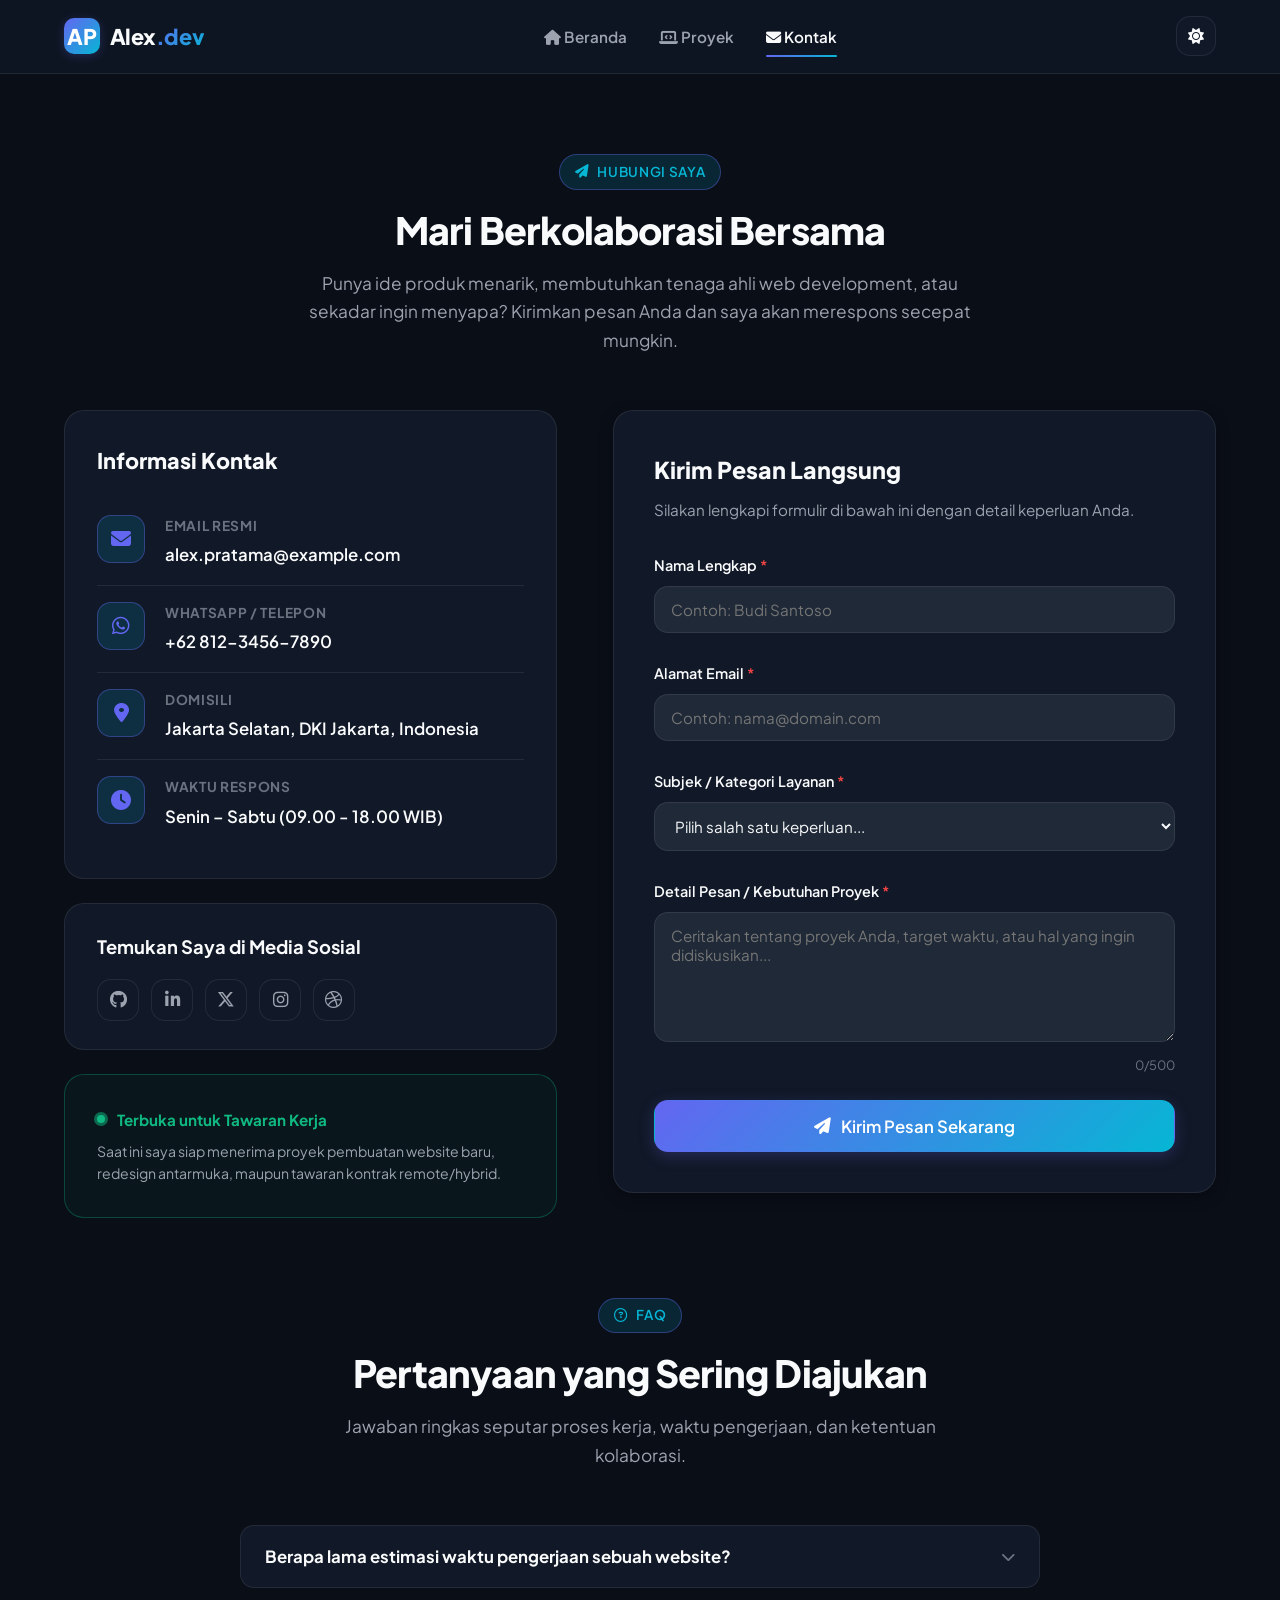
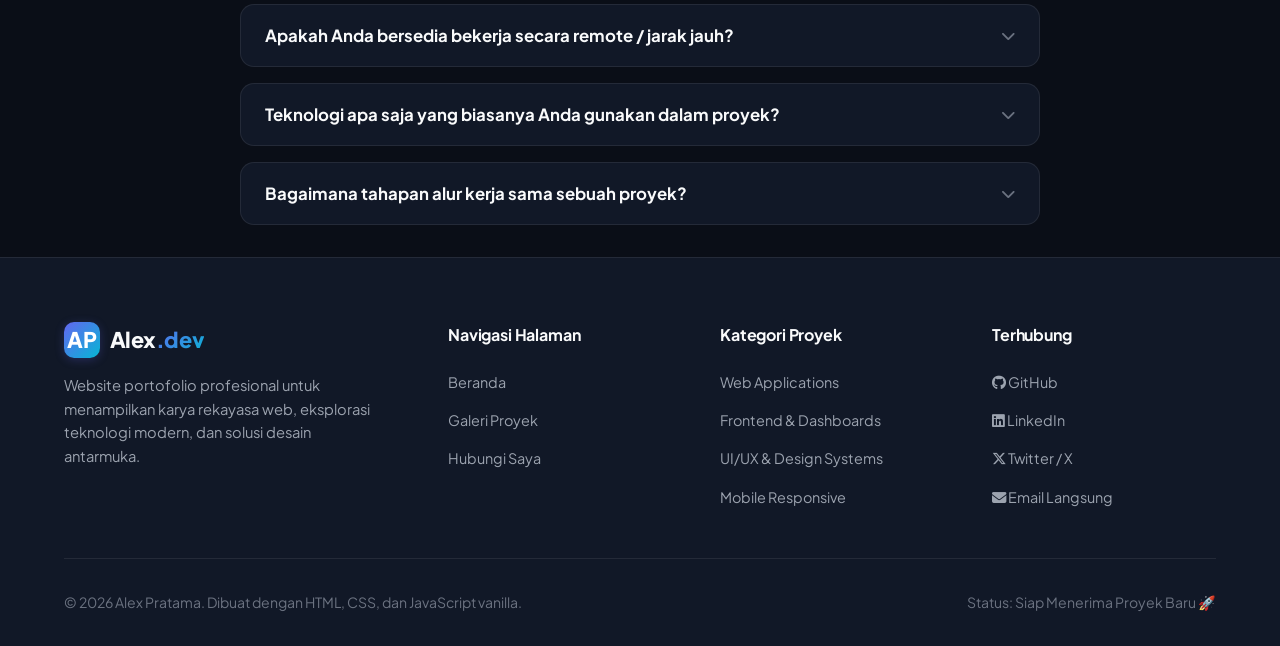
==== kontak.html @ 4ae51bda "init" ====
<!DOCTYPE html>
<html lang="id" data-theme="dark">
<head>
  <meta charset="UTF-8">
  <meta name="viewport" content="width=device-width, initial-scale=1.0">
  <meta name="description" content="Hubungi Alex Pratama - Konsultasikan kebutuhan proyek aplikasi web, kolaborasi UI/UX, atau tawaran pekerjaan.">
  <meta name="author" content="Alex Pratama">
  <title>Kontak | Portofolio Pribadi - Alex Pratama</title>

  <!-- Google Fonts: Plus Jakarta Sans -->
  <link rel="preconnect" href="https://fonts.googleapis.com">
  <link rel="preconnect" href="https://fonts.gstatic.com" crossorigin>
  <link href="https://fonts.googleapis.com/css2?family=Plus+Jakarta+Sans:wght@400;500;600;700;800&display=swap" rel="stylesheet">

  <!-- Font Awesome Icons -->
  <link rel="stylesheet" href="https://cdnjs.cloudflare.com/ajax/libs/font-awesome/6.5.1/css/all.min.css" integrity="sha512-DTOQO9RWCH3ppGqcWaEA1BIZOC6xxalwEsw9c2QQeAIftl+Vegovlnee1c9QX4TctnWMn13TZye+giMm8e2LwA==" crossorigin="anonymous" referrerpolicy="no-referrer" />

  <!-- Main CSS -->
  <link rel="stylesheet" href="css/style.css">
</head>
<body>

  <!-- ======================================================================
       HEADER / NAVBAR
       ====================================================================== -->
  <header class="header">
    <div class="container navbar">
      <a href="index.html" class="nav-brand" aria-label="Beranda Alex Pratama">
        <span class="nav-brand-logo">AP</span>
        <span>Alex<span class="gradient-text">.dev</span></span>
      </a>

      <!-- Navigation Links -->
      <nav id="nav-links" class="nav-links" aria-label="Navigasi Utama">
        <a href="index.html" class="nav-link"><i class="fa-solid fa-house"></i> Beranda</a>
        <a href="proyek.html" class="nav-link"><i class="fa-solid fa-laptop-code"></i> Proyek</a>
        <a href="kontak.html" class="nav-link active"><i class="fa-solid fa-envelope"></i> Kontak</a>
      </nav>

      <!-- Action Items: Theme Toggle & Hamburger -->
      <div class="nav-actions">
        <button id="theme-toggle" class="theme-toggle" aria-label="Beralih Mode Tema" title="Ganti Mode Tampilan">
          <i class="fa-solid fa-sun"></i>
        </button>
        <button id="hamburger-btn" class="hamburger" aria-label="Buka Menu Navigasi" aria-expanded="false">
          <span></span>
          <span></span>
          <span></span>
        </button>
      </div>
    </div>
  </header>

  <main>
    <!-- ======================================================================
         PAGE HERO BANNER
         ====================================================================== -->
    <section class="section-padding" style="padding-bottom: 2rem;">
      <div class="container">
        <div class="section-header">
          <span class="section-tag"><i class="fa-solid fa-paper-plane"></i> Hubungi Saya</span>
          <h1 class="section-title">Mari Berkolaborasi Bersama</h1>
          <p class="section-desc">
            Punya ide produk menarik, membutuhkan tenaga ahli web development, atau sekadar ingin menyapa? Kirimkan pesan Anda dan saya akan merespons secepat mungkin.
          </p>
        </div>

        <!-- ==================================================================
             CONTACT SECTION GRID
             ================================================================== -->
        <div class="contact-grid">
          
          <!-- Left Column: Direct Info & Channels -->
          <div class="contact-info-panel">
            <div class="contact-info-card">
              <h2 style="font-size: 1.35rem; font-weight: 800; margin-bottom: 1.25rem;">Informasi Kontak</h2>

              <!-- Email -->
              <div class="contact-method">
                <div class="contact-icon-box">
                  <i class="fa-solid fa-envelope"></i>
                </div>
                <div class="contact-method-info">
                  <h4>Email Resmi</h4>
                  <a href="mailto:alex.pratama@example.com">alex.pratama@example.com</a>
                </div>
              </div>

              <!-- Phone / WhatsApp -->
              <div class="contact-method">
                <div class="contact-icon-box">
                  <i class="fa-brands fa-whatsapp"></i>
                </div>
                <div class="contact-method-info">
                  <h4>WhatsApp / Telepon</h4>
                  <a href="https://wa.me/6281234567890" target="_blank" rel="noopener noreferrer">+62 812-3456-7890</a>
                </div>
              </div>

              <!-- Location -->
              <div class="contact-method">
                <div class="contact-icon-box">
                  <i class="fa-solid fa-location-dot"></i>
                </div>
                <div class="contact-method-info">
                  <h4>Domisili</h4>
                  <p>Jakarta Selatan, DKI Jakarta, Indonesia</p>
                </div>
              </div>

              <!-- Working Hours -->
              <div class="contact-method">
                <div class="contact-icon-box">
                  <i class="fa-solid fa-clock"></i>
                </div>
                <div class="contact-method-info">
                  <h4>Waktu Respons</h4>
                  <p>Senin – Sabtu (09.00 - 18.00 WIB)</p>
                </div>
              </div>
            </div>

            <!-- Social Links Card -->
            <div class="contact-info-card" style="padding: 1.75rem 2rem;">
              <h3 style="font-size: 1.15rem; font-weight: 700; margin-bottom: 1rem;">Temukan Saya di Media Sosial</h3>
              <div class="hero-socials">
                <a href="https://github.com/iqbalee-creator" target="_blank" rel="noopener noreferrer" class="social-link" aria-label="GitHub"><i class="fa-brands fa-github"></i></a>
                <a href="https://linkedin.com" target="_blank" rel="noopener noreferrer" class="social-link" aria-label="LinkedIn"><i class="fa-brands fa-linkedin-in"></i></a>
                <a href="https://twitter.com" target="_blank" rel="noopener noreferrer" class="social-link" aria-label="Twitter"><i class="fa-brands fa-x-twitter"></i></a>
                <a href="https://instagram.com" target="_blank" rel="noopener noreferrer" class="social-link" aria-label="Instagram"><i class="fa-brands fa-instagram"></i></a>
                <a href="https://dribbble.com" target="_blank" rel="noopener noreferrer" class="social-link" aria-label="Dribbble"><i class="fa-brands fa-dribbble"></i></a>
              </div>
            </div>

            <!-- Availability Card -->
            <div class="contact-info-card" style="border-color: rgba(16, 185, 129, 0.3); background: rgba(16, 185, 129, 0.05);">
              <div style="display: flex; align-items: center; gap: 0.75rem; margin-bottom: 0.5rem;">
                <span class="status-dot"></span>
                <span style="font-weight: 700; color: var(--success); font-size: 0.95rem;">Terbuka untuk Tawaran Kerja</span>
              </div>
              <p style="font-size: 0.88rem; color: var(--text-secondary); line-height: 1.6;">
                Saat ini saya siap menerima proyek pembuatan website baru, redesign antarmuka, maupun tawaran kontrak remote/hybrid.
              </p>
            </div>
          </div>

          <!-- Right Column: Interactive Form -->
          <div class="contact-form-panel">
            <h2 style="font-size: 1.45rem; font-weight: 800; margin-bottom: 0.5rem;">Kirim Pesan Langsung</h2>
            <p style="color: var(--text-secondary); font-size: 0.95rem; margin-bottom: 2rem;">
              Silakan lengkapi formulir di bawah ini dengan detail keperluan Anda.
            </p>

            <form id="contact-form" novalidate>
              <!-- Name Input -->
              <div class="form-group">
                <label for="nama" class="form-label">Nama Lengkap <span class="required">*</span></label>
                <input type="text" id="nama" class="form-input" placeholder="Contoh: Budi Santoso" autocomplete="name" required>
                <div class="input-helper">
                  <span class="form-error">Mohon masukkan nama lengkap Anda.</span>
                </div>
              </div>

              <!-- Email Input -->
              <div class="form-group">
                <label for="email" class="form-label">Alamat Email <span class="required">*</span></label>
                <input type="email" id="email" class="form-input" placeholder="Contoh: nama@domain.com" autocomplete="email" required>
                <div class="input-helper">
                  <span class="form-error">Masukkan format email yang valid.</span>
                </div>
              </div>

              <!-- Subject / Service Category -->
              <div class="form-group">
                <label for="subjek" class="form-label">Subjek / Kategori Layanan <span class="required">*</span></label>
                <select id="subjek" class="form-select" required>
                  <option value="" disabled selected>Pilih salah satu keperluan...</option>
                  <option value="Pengembangan Website Baru">Pengembangan Website Baru (Fullstack)</option>
                  <option value="Desain UI/UX & Prototipe">Desain UI/UX & Prototipe Figma</option>
                  <option value="Optimasi Performa & Bug Fixing">Optimasi Performa Web / Bug Fixing</option>
                  <option value="Peluang Kerja Penuh / Kontrak">Peluang Kerja Penuh Waktu / Kontrak</option>
                  <option value="Pertanyaan Umum / Diskusi">Pertanyaan Umum / Diskusi Kolaborasi</option>
                </select>
                <div class="input-helper">
                  <span class="form-error">Silakan pilih subjek pesan.</span>
                </div>
              </div>

              <!-- Message Textarea -->
              <div class="form-group">
                <label for="pesan" class="form-label">Detail Pesan / Kebutuhan Proyek <span class="required">*</span></label>
                <textarea id="pesan" class="form-textarea" placeholder="Ceritakan tentang proyek Anda, target waktu, atau hal yang ingin didiskusikan..." maxlength="500" required></textarea>
                <div class="input-helper">
                  <span class="form-error">Pesan minimal 10 karakter.</span>
                  <span id="char-count" class="char-counter">0/500</span>
                </div>
              </div>

              <!-- Submit Button -->
              <button type="submit" class="btn btn-primary" style="width: 100%; padding: 0.9rem; font-size: 1.05rem;">
                <i class="fa-solid fa-paper-plane"></i>
                <span>Kirim Pesan Sekarang</span>
              </button>
            </form>
          </div>

        </div>

        <!-- ==================================================================
             FAQ SECTION (ACCORDION)
             ================================================================== -->
        <section class="faq-section">
          <div class="section-header">
            <span class="section-tag"><i class="fa-regular fa-circle-question"></i> FAQ</span>
            <h2 class="section-title">Pertanyaan yang Sering Diajukan</h2>
            <p class="section-desc">Jawaban ringkas seputar proses kerja, waktu pengerjaan, dan ketentuan kolaborasi.</p>
          </div>

          <div class="faq-list">
            <!-- FAQ 1 -->
            <div class="faq-item">
              <button type="button" class="faq-question">
                <span>Berapa lama estimasi waktu pengerjaan sebuah website?</span>
                <i class="fa-solid fa-chevron-down faq-icon"></i>
              </button>
              <div class="faq-answer">
                <div class="faq-answer-inner">
                  Waktu pengerjaan bergantung pada kompleksitas dan jumlah fitur. Untuk landing page sederhana biasanya memakan waktu 3–7 hari kerja. Sedangkan untuk website portofolio kustom, profil perusahaan, atau aplikasi web interaktif berkisar antara 2–4 minggu.
                </div>
              </div>
            </div>

            <!-- FAQ 2 -->
            <div class="faq-item">
              <button type="button" class="faq-question">
                <span>Apakah Anda bersedia bekerja secara remote / jarak jauh?</span>
                <i class="fa-solid fa-chevron-down faq-icon"></i>
              </button>
              <div class="faq-answer">
                <div class="faq-answer-inner">
                  Tentu saja! Saya sangat terbiasa bekerja secara remote dengan klien dari berbagai zona waktu. Kami dapat berkomunikasi secara efisien melalui Google Meet, Zoom, Slack, WhatsApp, atau email.
                </div>
              </div>
            </div>

            <!-- FAQ 3 -->
            <div class="faq-item">
              <button type="button" class="faq-question">
                <span>Teknologi apa saja yang biasanya Anda gunakan dalam proyek?</span>
                <i class="fa-solid fa-chevron-down faq-icon"></i>
              </button>
              <div class="faq-answer">
                <div class="faq-answer-inner">
                  Untuk frontend, saya mengandalkan HTML5 semantik, modern CSS3 (Flexbox, Grid, Variabel), JavaScript ES6+, React.js, dan Tailwind CSS. Di sisi perancangan, saya menggunakan Figma, dan untuk backend saya menggunakan Node.js, Express, serta database SQL maupun NoSQL.
                </div>
              </div>
            </div>

            <!-- FAQ 4 -->
            <div class="faq-item">
              <button type="button" class="faq-question">
                <span>Bagaimana tahapan alur kerja sama sebuah proyek?</span>
                <i class="fa-solid fa-chevron-down faq-icon"></i>
              </button>
              <div class="faq-answer">
                <div class="faq-answer-inner">
                  Alur kerja biasanya terbagi menjadi 4 tahap: (1) Diskusi kebutuhan & penentuan lingkup proyek (scope), (2) Pembuatan wireframe atau mock-up desain, (3) Tahap pengkodean & pengembangan fungsionalitas, dan (4) Pengujian (testing), revisi akhir, serta peluncuran (deployment).
                </div>
              </div>
            </div>
          </div>
        </section>

      </div>
    </section>
  </main>

  <!-- ======================================================================
       FOOTER
       ====================================================================== -->
  <footer class="footer">
    <div class="container">
      <div class="footer-grid">
        <div>
          <a href="index.html" class="nav-brand">
            <span class="nav-brand-logo">AP</span>
            <span>Alex<span class="gradient-text">.dev</span></span>
          </a>
          <p class="footer-brand-p">
            Website portofolio profesional untuk menampilkan karya rekayasa web, eksplorasi teknologi modern, dan solusi desain antarmuka.
          </p>
        </div>
        <div>
          <h4 class="footer-col-title">Navigasi Halaman</h4>
          <ul class="footer-links">
            <li><a href="index.html" class="footer-link">Beranda</a></li>
            <li><a href="proyek.html" class="footer-link">Galeri Proyek</a></li>
            <li><a href="kontak.html" class="footer-link">Hubungi Saya</a></li>
          </ul>
        </div>
        <div>
          <h4 class="footer-col-title">Kategori Proyek</h4>
          <ul class="footer-links">
            <li><a href="proyek.html" class="footer-link">Web Applications</a></li>
            <li><a href="proyek.html" class="footer-link">Frontend & Dashboards</a></li>
            <li><a href="proyek.html" class="footer-link">UI/UX & Design Systems</a></li>
            <li><a href="proyek.html" class="footer-link">Mobile Responsive</a></li>
          </ul>
        </div>
        <div>
          <h4 class="footer-col-title">Terhubung</h4>
          <ul class="footer-links">
            <li><a href="https://github.com/iqbalee-creator" target="_blank" rel="noopener noreferrer" class="footer-link"><i class="fa-brands fa-github"></i> GitHub</a></li>
            <li><a href="https://linkedin.com" target="_blank" rel="noopener noreferrer" class="footer-link"><i class="fa-brands fa-linkedin"></i> LinkedIn</a></li>
            <li><a href="https://twitter.com" target="_blank" rel="noopener noreferrer" class="footer-link"><i class="fa-brands fa-x-twitter"></i> Twitter / X</a></li>
            <li><a href="mailto:alex.pratama@example.com" class="footer-link"><i class="fa-solid fa-envelope"></i> Email Langsung</a></li>
          </ul>
        </div>
      </div>

      <div class="footer-bottom">
        <div>&copy; 2026 Alex Pratama. Dibuat dengan HTML, CSS, dan JavaScript vanilla.</div>
        <div>Status: Siap Menerima Proyek Baru 🚀</div>
      </div>
    </div>
  </footer>

  <!-- Back To Top Floating Button -->
  <button id="back-to-top" class="back-to-top" aria-label="Kembali ke Bagian Atas Halaman" title="Kembali ke Atas">
    <i class="fa-solid fa-arrow-up"></i>
  </button>

  <!-- JavaScript -->
  <script src="js/script.js"></script>
</body>
</html>
---- css/style.css ----
/* ==========================================================================
   PORTFOLIO WEBSITE - STYLESHEET
   Responsif, Elegan, Modern dengan Dukungan Dark & Light Mode
   ========================================================================== */

/* --------------------------------------------------------------------------
   1. CSS VARIABLES / DESIGN TOKENS
   -------------------------------------------------------------------------- */
:root {
  /* Dark Mode (Default) */
  --bg-body: #0a0e17;
  --bg-surface: #111827;
  --bg-surface-elevated: #1f2937;
  --bg-glass: rgba(17, 24, 39, 0.75);
  --border-color: rgba(255, 255, 255, 0.08);
  --border-color-hover: rgba(99, 102, 241, 0.4);

  --text-main: #f9fafb;
  --text-secondary: #9ca3af;
  --text-muted: #6b7280;

  /* Brand Accents */
  --accent-primary: #6366f1;
  --accent-secondary: #06b6d4;
  --accent-gradient: linear-gradient(135deg, #6366f1 0%, #06b6d4 100%);
  --accent-gradient-hover: linear-gradient(135deg, #4f46e5 0%, #0891b2 100%);
  --accent-glow: rgba(99, 102, 241, 0.25);
  --accent-glow-subtle: rgba(6, 182, 212, 0.15);

  /* Functional Colors */
  --success: #10b981;
  --success-bg: rgba(16, 185, 129, 0.15);
  --warning: #f59e0b;
  --danger: #ef4444;
  --danger-bg: rgba(239, 68, 68, 0.15);

  /* Shadows */
  --shadow-sm: 0 2px 4px rgba(0, 0, 0, 0.2);
  --shadow-md: 0 4px 14px rgba(0, 0, 0, 0.35);
  --shadow-lg: 0 10px 25px -5px rgba(0, 0, 0, 0.45);
  --shadow-glow: 0 0 25px var(--accent-glow);

  /* Typography */
  --font-main: 'Plus Jakarta Sans', -apple-system, BlinkMacSystemFont, 'Segoe UI', Roboto, sans-serif;

  /* Layout & Transitions */
  --header-height: 74px;
  --container-max-w: 1200px;
  --radius-sm: 8px;
  --radius-md: 14px;
  --radius-lg: 20px;
  --radius-full: 9999px;
  --transition-fast: 0.2s cubic-bezier(0.4, 0, 0.2, 1);
  --transition-normal: 0.3s cubic-bezier(0.4, 0, 0.2, 1);
}

/* Light Theme Variables */
[data-theme="light"] {
  --bg-body: #f8fafc;
  --bg-surface: #ffffff;
  --bg-surface-elevated: #f1f5f9;
  --bg-glass: rgba(255, 255, 255, 0.82);
  --border-color: rgba(0, 0, 0, 0.08);
  --border-color-hover: rgba(99, 102, 241, 0.5);

  --text-main: #0f172a;
  --text-secondary: #475569;
  --text-muted: #94a3b8;

  --accent-primary: #4f46e5;
  --accent-secondary: #0284c7;
  --accent-gradient: linear-gradient(135deg, #4f46e5 0%, #0284c7 100%);
  --accent-gradient-hover: linear-gradient(135deg, #4338ca 0%, #0369a1 100%);
  --accent-glow: rgba(79, 70, 229, 0.2);
  --accent-glow-subtle: rgba(2, 132, 199, 0.12);

  --shadow-sm: 0 2px 4px rgba(0, 0, 0, 0.04);
  --shadow-md: 0 4px 16px rgba(0, 0, 0, 0.08);
  --shadow-lg: 0 10px 30px rgba(0, 0, 0, 0.1);
  --shadow-glow: 0 0 20px rgba(79, 70, 229, 0.15);
}

/* --------------------------------------------------------------------------
   2. RESET & BASE STYLES
   -------------------------------------------------------------------------- */
*, *::before, *::after {
  box-sizing: border-box;
  margin: 0;
  padding: 0;
}

html {
  scroll-behavior: smooth;
  font-size: 16px;
  -webkit-font-smoothing: antialiased;
}

body {
  font-family: var(--font-main);
  background-color: var(--bg-body);
  color: var(--text-main);
  line-height: 1.65;
  overflow-x: hidden;
  transition: background-color var(--transition-normal), color var(--transition-normal);
  min-height: 100vh;
  display: flex;
  flex-direction: column;
}

/* Custom Scrollbar */
::-webkit-scrollbar {
  width: 9px;
}
::-webkit-scrollbar-track {
  background: var(--bg-body);
}
::-webkit-scrollbar-thumb {
  background: var(--bg-surface-elevated);
  border-radius: var(--radius-full);
  border: 2px solid var(--bg-body);
}
::-webkit-scrollbar-thumb:hover {
  background: var(--accent-primary);
}

a {
  color: inherit;
  text-decoration: none;
  transition: color var(--transition-fast);
}

ul {
  list-style: none;
}

img, svg {
  max-width: 100%;
  display: block;
}

button, input, textarea, select {
  font-family: inherit;
  font-size: inherit;
  color: inherit;
  border: none;
  outline: none;
}

/* --------------------------------------------------------------------------
   3. UTILITY CLASSES & CONTAINER
   -------------------------------------------------------------------------- */
.container {
  width: 100%;
  max-width: var(--container-max-w);
  margin-left: auto;
  margin-right: auto;
  padding-left: 1.5rem;
  padding-right: 1.5rem;
}

.gradient-text {
  background: var(--accent-gradient);
  -webkit-background-clip: text;
  -webkit-text-fill-color: transparent;
  display: inline-block;
}

.section-padding {
  padding: 5rem 0;
}

.section-header {
  text-align: center;
  max-width: 680px;
  margin: 0 auto 3.5rem;
}

.section-tag {
  display: inline-flex;
  align-items: center;
  gap: 0.5rem;
  padding: 0.35rem 0.9rem;
  border-radius: var(--radius-full);
  background: var(--accent-glow-subtle);
  border: 1px solid var(--border-color-hover);
  color: var(--accent-secondary);
  font-size: 0.85rem;
  font-weight: 600;
  text-transform: uppercase;
  letter-spacing: 0.05em;
  margin-bottom: 1rem;
}

.section-title {
  font-size: 2.35rem;
  font-weight: 800;
  letter-spacing: -0.025em;
  margin-bottom: 1rem;
  line-height: 1.25;
}

.section-desc {
  font-size: 1.08rem;
  color: var(--text-secondary);
}

/* --------------------------------------------------------------------------
   4. BUTTONS
   -------------------------------------------------------------------------- */
.btn {
  display: inline-flex;
  align-items: center;
  justify-content: center;
  gap: 0.6rem;
  padding: 0.75rem 1.6rem;
  border-radius: var(--radius-md);
  font-weight: 600;
  font-size: 0.95rem;
  cursor: pointer;
  transition: all var(--transition-normal);
  text-decoration: none;
  border: 1px solid transparent;
}

.btn-primary {
  background: var(--accent-gradient);
  color: #ffffff;
  box-shadow: 0 4px 15px var(--accent-glow);
}
.btn-primary:hover {
  transform: translateY(-2px);
  box-shadow: 0 8px 24px var(--accent-glow);
  background: var(--accent-gradient-hover);
}

.btn-secondary {
  background: var(--bg-surface);
  color: var(--text-main);
  border-color: var(--border-color);
}
.btn-secondary:hover {
  background: var(--bg-surface-elevated);
  border-color: var(--border-color-hover);
  transform: translateY(-2px);
  color: var(--accent-primary);
}

.btn-outline {
  background: transparent;
  color: var(--text-main);
  border: 1px solid var(--border-color);
}
.btn-outline:hover {
  border-color: var(--accent-primary);
  color: var(--accent-primary);
  background: var(--accent-glow-subtle);
}

.btn-sm {
  padding: 0.45rem 1rem;
  font-size: 0.85rem;
  border-radius: var(--radius-sm);
}

.btn-icon {
  width: 42px;
  height: 42px;
  padding: 0;
  border-radius: var(--radius-md);
}

/* --------------------------------------------------------------------------
   5. HEADER & NAVBAR
   -------------------------------------------------------------------------- */
.header {
  position: sticky;
  top: 0;
  left: 0;
  width: 100%;
  height: var(--header-height);
  background: var(--bg-glass);
  backdrop-filter: blur(14px);
  -webkit-backdrop-filter: blur(14px);
  border-bottom: 1px solid var(--border-color);
  z-index: 1000;
  display: flex;
  align-items: center;
  transition: all var(--transition-normal);
}

.header.scrolled {
  box-shadow: var(--shadow-md);
}

.navbar {
  display: flex;
  align-items: center;
  justify-content: space-between;
  width: 100%;
}

.nav-brand {
  display: flex;
  align-items: center;
  gap: 0.6rem;
  font-size: 1.35rem;
  font-weight: 800;
  letter-spacing: -0.02em;
}

.nav-brand-logo {
  width: 36px;
  height: 36px;
  background: var(--accent-gradient);
  border-radius: 10px;
  display: flex;
  align-items: center;
  justify-content: center;
  color: #fff;
  font-weight: 800;
  box-shadow: 0 2px 10px var(--accent-glow);
}

.nav-links {
  display: flex;
  align-items: center;
  gap: 2rem;
}

.nav-link {
  font-weight: 600;
  font-size: 0.95rem;
  color: var(--text-secondary);
  position: relative;
  padding: 0.5rem 0;
  transition: color var(--transition-fast);
}

.nav-link::after {
  content: '';
  position: absolute;
  bottom: 0;
  left: 0;
  width: 0%;
  height: 2px;
  background: var(--accent-gradient);
  border-radius: 2px;
  transition: width var(--transition-normal);
}

.nav-link:hover,
.nav-link.active {
  color: var(--text-main);
}

.nav-link.active::after,
.nav-link:hover::after {
  width: 100%;
}

.nav-actions {
  display: flex;
  align-items: center;
  gap: 1rem;
}

/* Theme Toggle Button */
.theme-toggle {
  background: var(--bg-surface);
  border: 1px solid var(--border-color);
  color: var(--text-main);
  width: 40px;
  height: 40px;
  border-radius: var(--radius-md);
  display: flex;
  align-items: center;
  justify-content: center;
  cursor: pointer;
  transition: all var(--transition-fast);
}

.theme-toggle:hover {
  border-color: var(--border-color-hover);
  background: var(--bg-surface-elevated);
  transform: rotate(15deg);
}

/* Hamburger Button */
.hamburger {
  display: none;
  background: transparent;
  cursor: pointer;
  width: 40px;
  height: 40px;
  border-radius: var(--radius-sm);
  padding: 8px;
  flex-direction: column;
  justify-content: space-around;
  border: 1px solid var(--border-color);
}

.hamburger span {
  display: block;
  width: 100%;
  height: 2px;
  background: var(--text-main);
  border-radius: 2px;
  transition: all var(--transition-normal);
}

.hamburger.active span:nth-child(1) {
  transform: translateY(7px) rotate(45deg);
}
.hamburger.active span:nth-child(2) {
  opacity: 0;
}
.hamburger.active span:nth-child(3) {
  transform: translateY(-7px) rotate(-45deg);
}

/* --------------------------------------------------------------------------
   6. HERO SECTION
   -------------------------------------------------------------------------- */
.hero {
  position: relative;
  padding: 5.5rem 0 4rem;
  overflow: hidden;
}

.hero-glow-bg {
  position: absolute;
  top: -20%;
  left: 50%;
  transform: translateX(-50%);
  width: 650px;
  height: 450px;
  background: radial-gradient(circle, var(--accent-glow) 0%, transparent 70%);
  filter: blur(60px);
  z-index: -1;
  pointer-events: none;
}

.hero-grid {
  display: grid;
  grid-template-columns: 1.15fr 0.85fr;
  align-items: center;
  gap: 3.5rem;
}

.hero-status-pill {
  display: inline-flex;
  align-items: center;
  gap: 0.6rem;
  padding: 0.4rem 1rem;
  background: var(--bg-surface);
  border: 1px solid var(--border-color);
  border-radius: var(--radius-full);
  font-size: 0.85rem;
  font-weight: 600;
  color: var(--text-secondary);
  margin-bottom: 1.5rem;
}

.status-dot {
  width: 8px;
  height: 8px;
  background-color: var(--success);
  border-radius: 50%;
  position: relative;
}

.status-dot::after {
  content: '';
  position: absolute;
  inset: -3px;
  border-radius: 50%;
  background-color: var(--success);
  opacity: 0.5;
  animation: pulseDot 2s infinite;
}

@keyframes pulseDot {
  0% { transform: scale(1); opacity: 0.7; }
  50% { transform: scale(2); opacity: 0; }
  100% { transform: scale(1); opacity: 0; }
}

.hero-title {
  font-size: 3.25rem;
  font-weight: 800;
  line-height: 1.18;
  letter-spacing: -0.03em;
  margin-bottom: 1.25rem;
}

.hero-bio {
  font-size: 1.12rem;
  color: var(--text-secondary);
  margin-bottom: 2rem;
  max-width: 540px;
  line-height: 1.7;
}

.hero-cta {
  display: flex;
  align-items: center;
  gap: 1rem;
  flex-wrap: wrap;
  margin-bottom: 2.5rem;
}

.hero-socials {
  display: flex;
  align-items: center;
  gap: 0.75rem;
}

.social-link {
  width: 42px;
  height: 42px;
  border-radius: var(--radius-md);
  background: var(--bg-surface);
  border: 1px solid var(--border-color);
  display: flex;
  align-items: center;
  justify-content: center;
  color: var(--text-secondary);
  font-size: 1.1rem;
  transition: all var(--transition-fast);
}

.social-link:hover {
  color: var(--accent-primary);
  border-color: var(--accent-primary);
  background: var(--bg-surface-elevated);
  transform: translateY(-3px);
  box-shadow: 0 4px 12px var(--accent-glow-subtle);
}

/* Hero Visual / Avatar Card */
.hero-visual {
  position: relative;
  display: flex;
  justify-content: center;
}

.avatar-wrapper {
  position: relative;
  width: 320px;
  height: 380px;
  border-radius: var(--radius-lg);
  overflow: hidden;
  border: 2px solid var(--border-color);
  box-shadow: var(--shadow-lg), var(--shadow-glow);
  background: var(--bg-surface);
}

.avatar-img {
  width: 100%;
  height: 100%;
  object-fit: cover;
}

/* Floating Tech Badges */
.floating-badge {
  position: absolute;
  display: flex;
  align-items: center;
  gap: 0.5rem;
  padding: 0.6rem 1rem;
  background: var(--bg-glass);
  backdrop-filter: blur(10px);
  border: 1px solid var(--border-color);
  border-radius: var(--radius-md);
  box-shadow: var(--shadow-md);
  font-size: 0.85rem;
  font-weight: 700;
  color: var(--text-main);
  animation: float 4s ease-in-out infinite;
  z-index: 2;
}

.badge-top-right {
  top: 15px;
  right: -25px;
  animation-delay: 0s;
}

.badge-bottom-left {
  bottom: 25px;
  left: -25px;
  animation-delay: 2s;
}

@keyframes float {
  0%, 100% { transform: translateY(0); }
  50% { transform: translateY(-10px); }
}

/* --------------------------------------------------------------------------
   7. STATS STRIP
   -------------------------------------------------------------------------- */
.stats-strip {
  background: var(--bg-surface);
  border-top: 1px solid var(--border-color);
  border-bottom: 1px solid var(--border-color);
  padding: 2.5rem 0;
}

.stats-grid {
  display: grid;
  grid-template-columns: repeat(4, 1fr);
  gap: 2rem;
  text-align: center;
}

.stat-item {
  position: relative;
}

.stat-item:not(:last-child)::after {
  content: '';
  position: absolute;
  right: 0;
  top: 20%;
  height: 60%;
  width: 1px;
  background: var(--border-color);
}

.stat-num {
  font-size: 2.5rem;
  font-weight: 800;
  line-height: 1;
  margin-bottom: 0.35rem;
}

.stat-label {
  font-size: 0.9rem;
  color: var(--text-secondary);
  font-weight: 500;
}

/* --------------------------------------------------------------------------
   8. ABOUT & SKILLS SECTION
   -------------------------------------------------------------------------- */
.about-grid {
  display: grid;
  grid-template-columns: 1fr 1fr;
  gap: 3.5rem;
  align-items: center;
}

.about-card {
  background: var(--bg-surface);
  border: 1px solid var(--border-color);
  border-radius: var(--radius-lg);
  padding: 2.5rem;
  position: relative;
  overflow: hidden;
}

.about-card::before {
  content: '';
  position: absolute;
  top: 0;
  left: 0;
  width: 100%;
  height: 4px;
  background: var(--accent-gradient);
}

.about-p {
  color: var(--text-secondary);
  margin-bottom: 1.25rem;
  line-height: 1.75;
}

.about-highlights {
  display: grid;
  grid-template-columns: 1fr 1fr;
  gap: 1.25rem;
  margin-top: 1.75rem;
}

.highlight-box {
  background: var(--bg-surface-elevated);
  padding: 1rem 1.25rem;
  border-radius: var(--radius-md);
  border: 1px solid var(--border-color);
}

.highlight-box i {
  color: var(--accent-primary);
  font-size: 1.2rem;
  margin-bottom: 0.5rem;
  display: block;
}

.highlight-box h4 {
  font-size: 0.95rem;
  font-weight: 700;
  margin-bottom: 0.2rem;
}

.highlight-box p {
  font-size: 0.8rem;
  color: var(--text-muted);
}

/* Skills Category Columns */
.skills-column {
  display: flex;
  flex-direction: column;
  gap: 1.5rem;
}

.skill-category {
  background: var(--bg-surface);
  border: 1px solid var(--border-color);
  border-radius: var(--radius-md);
  padding: 1.5rem;
  transition: transform var(--transition-normal), border-color var(--transition-normal);
}

.skill-category:hover {
  transform: translateY(-3px);
  border-color: var(--border-color-hover);
}

.skill-cat-title {
  display: flex;
  align-items: center;
  gap: 0.65rem;
  font-size: 1.05rem;
  font-weight: 700;
  margin-bottom: 1rem;
}

.skill-cat-title i {
  color: var(--accent-primary);
}

.skill-tags {
  display: flex;
  flex-wrap: wrap;
  gap: 0.6rem;
}

.skill-tag {
  display: inline-flex;
  align-items: center;
  gap: 0.4rem;
  padding: 0.4rem 0.85rem;
  border-radius: var(--radius-full);
  background: var(--bg-surface-elevated);
  border: 1px solid var(--border-color);
  font-size: 0.85rem;
  font-weight: 600;
  color: var(--text-secondary);
  transition: all var(--transition-fast);
}

.skill-tag:hover {
  background: var(--accent-glow-subtle);
  border-color: var(--accent-primary);
  color: var(--text-main);
  transform: translateY(-2px);
}

/* --------------------------------------------------------------------------
   9. SERVICES / CARDS SECTION
   -------------------------------------------------------------------------- */
.services-grid {
  display: grid;
  grid-template-columns: repeat(3, 1fr);
  gap: 2rem;
}

.service-card {
  background: var(--bg-surface);
  border: 1px solid var(--border-color);
  border-radius: var(--radius-lg);
  padding: 2.25rem;
  position: relative;
  transition: all var(--transition-normal);
  display: flex;
  flex-direction: column;
}

.service-card:hover {
  transform: translateY(-6px);
  border-color: var(--border-color-hover);
  box-shadow: var(--shadow-lg), var(--shadow-glow);
}

.service-icon {
  width: 58px;
  height: 58px;
  border-radius: var(--radius-md);
  background: var(--accent-glow-subtle);
  border: 1px solid var(--border-color-hover);
  display: flex;
  align-items: center;
  justify-content: center;
  color: var(--accent-primary);
  font-size: 1.5rem;
  margin-bottom: 1.5rem;
  transition: all var(--transition-normal);
}

.service-card:hover .service-icon {
  background: var(--accent-gradient);
  color: #fff;
  transform: scale(1.08);
}

.service-title {
  font-size: 1.25rem;
  font-weight: 700;
  margin-bottom: 0.75rem;
}

.service-desc {
  font-size: 0.95rem;
  color: var(--text-secondary);
  line-height: 1.6;
  margin-bottom: 1.25rem;
  flex-grow: 1;
}

.service-features {
  display: flex;
  flex-direction: column;
  gap: 0.5rem;
  margin-top: auto;
}

.service-feature {
  display: flex;
  align-items: center;
  gap: 0.5rem;
  font-size: 0.85rem;
  color: var(--text-secondary);
}

.service-feature i {
  color: var(--success);
  font-size: 0.8rem;
}

/* --------------------------------------------------------------------------
   10. PROJECTS SHOWCASE (Cards, Filter, Search, Modal)
   -------------------------------------------------------------------------- */
.projects-controls {
  display: flex;
  justify-content: space-between;
  align-items: center;
  flex-wrap: wrap;
  gap: 1.5rem;
  margin-bottom: 3rem;
}

.filter-group {
  display: flex;
  align-items: center;
  gap: 0.5rem;
  flex-wrap: wrap;
}

.filter-btn {
  padding: 0.55rem 1.25rem;
  border-radius: var(--radius-full);
  background: var(--bg-surface);
  border: 1px solid var(--border-color);
  color: var(--text-secondary);
  font-size: 0.9rem;
  font-weight: 600;
  cursor: pointer;
  transition: all var(--transition-fast);
}

.filter-btn:hover {
  color: var(--text-main);
  border-color: var(--border-color-hover);
}

.filter-btn.active {
  background: var(--accent-gradient);
  color: #ffffff;
  border-color: transparent;
  box-shadow: 0 4px 12px var(--accent-glow);
}

.search-box {
  position: relative;
  min-width: 260px;
}

.search-box input {
  width: 100%;
  padding: 0.6rem 1rem 0.6rem 2.6rem;
  background: var(--bg-surface);
  border: 1px solid var(--border-color);
  border-radius: var(--radius-full);
  color: var(--text-main);
  font-size: 0.9rem;
  transition: all var(--transition-fast);
}

.search-box input:focus {
  border-color: var(--accent-primary);
  box-shadow: 0 0 0 3px var(--accent-glow-subtle);
}

.search-box i {
  position: absolute;
  left: 1rem;
  top: 50%;
  transform: translateY(-50%);
  color: var(--text-muted);
  font-size: 0.9rem;
  pointer-events: none;
}

/* Projects Grid */
.projects-grid {
  display: grid;
  grid-template-columns: repeat(3, 1fr);
  gap: 2rem;
}

.project-card {
  background: var(--bg-surface);
  border: 1px solid var(--border-color);
  border-radius: var(--radius-lg);
  overflow: hidden;
  display: flex;
  flex-direction: column;
  transition: all var(--transition-normal);
}

.project-card:hover {
  transform: translateY(-6px);
  border-color: var(--border-color-hover);
  box-shadow: var(--shadow-lg), var(--shadow-glow);
}

.project-thumb {
  position: relative;
  width: 100%;
  height: 210px;
  background: var(--bg-surface-elevated);
  overflow: hidden;
}

.project-thumb svg,
.project-thumb img {
  width: 100%;
  height: 100%;
  object-fit: cover;
  transition: transform var(--transition-normal);
}

.project-card:hover .project-thumb svg,
.project-card:hover .project-thumb img {
  transform: scale(1.04);
}

.project-category-badge {
  position: absolute;
  top: 12px;
  right: 12px;
  padding: 0.3rem 0.75rem;
  background: var(--bg-glass);
  backdrop-filter: blur(8px);
  border: 1px solid var(--border-color);
  border-radius: var(--radius-full);
  font-size: 0.75rem;
  font-weight: 700;
  color: var(--accent-secondary);
  text-transform: uppercase;
  letter-spacing: 0.05em;
}

.project-content {
  padding: 1.5rem;
  display: flex;
  flex-direction: column;
  flex-grow: 1;
}

.project-title {
  font-size: 1.25rem;
  font-weight: 700;
  margin-bottom: 0.6rem;
  line-height: 1.3;
}

.project-desc {
  font-size: 0.9rem;
  color: var(--text-secondary);
  margin-bottom: 1.25rem;
  line-height: 1.6;
  flex-grow: 1;
}

.project-tech {
  display: flex;
  flex-wrap: wrap;
  gap: 0.4rem;
  margin-bottom: 1.5rem;
}

.tech-badge {
  font-size: 0.75rem;
  font-weight: 600;
  padding: 0.25rem 0.65rem;
  border-radius: var(--radius-sm);
  background: var(--bg-surface-elevated);
  border: 1px solid var(--border-color);
  color: var(--text-secondary);
}

.project-actions {
  display: flex;
  align-items: center;
  gap: 0.75rem;
  margin-top: auto;
}

.no-projects-msg {
  grid-column: 1 / -1;
  text-align: center;
  padding: 4rem 1rem;
  color: var(--text-muted);
}
.no-projects-msg i {
  font-size: 3rem;
  margin-bottom: 1rem;
  display: block;
  color: var(--text-secondary);
}

/* Project Detail Modal */
.modal-overlay {
  position: fixed;
  inset: 0;
  background: rgba(0, 0, 0, 0.75);
  backdrop-filter: blur(8px);
  -webkit-backdrop-filter: blur(8px);
  z-index: 2000;
  display: flex;
  align-items: center;
  justify-content: center;
  padding: 1.5rem;
  opacity: 0;
  visibility: hidden;
  transition: opacity var(--transition-normal), visibility var(--transition-normal);
}

.modal-overlay.open {
  opacity: 1;
  visibility: visible;
}

.modal-dialog {
  background: var(--bg-surface);
  border: 1px solid var(--border-color);
  border-radius: var(--radius-lg);
  max-width: 800px;
  width: 100%;
  max-height: 90vh;
  overflow-y: auto;
  box-shadow: var(--shadow-lg);
  position: relative;
  transform: scale(0.92);
  transition: transform var(--transition-normal);
}

.modal-overlay.open .modal-dialog {
  transform: scale(1);
}

.modal-close-btn {
  position: absolute;
  top: 1rem;
  right: 1rem;
  width: 38px;
  height: 38px;
  border-radius: 50%;
  background: var(--bg-surface-elevated);
  border: 1px solid var(--border-color);
  color: var(--text-main);
  display: flex;
  align-items: center;
  justify-content: center;
  cursor: pointer;
  z-index: 10;
  transition: all var(--transition-fast);
}

.modal-close-btn:hover {
  background: var(--danger-bg);
  color: var(--danger);
  transform: rotate(90deg);
}

.modal-hero-img {
  width: 100%;
  height: 300px;
  background: var(--bg-surface-elevated);
}

.modal-hero-img svg,
.modal-hero-img img {
  width: 100%;
  height: 100%;
  object-fit: cover;
}

.modal-body {
  padding: 2.25rem;
}

.modal-category-tag {
  display: inline-block;
  font-size: 0.8rem;
  font-weight: 700;
  color: var(--accent-secondary);
  text-transform: uppercase;
  letter-spacing: 0.05em;
  margin-bottom: 0.5rem;
}

.modal-title {
  font-size: 1.85rem;
  font-weight: 800;
  margin-bottom: 1rem;
}

.modal-desc {
  font-size: 1rem;
  color: var(--text-secondary);
  line-height: 1.7;
  margin-bottom: 1.5rem;
}

.modal-detail-section {
  margin-bottom: 1.5rem;
}

.modal-detail-title {
  font-size: 1rem;
  font-weight: 700;
  margin-bottom: 0.6rem;
  display: flex;
  align-items: center;
  gap: 0.5rem;
  color: var(--text-main);
}

.modal-feature-list {
  display: flex;
  flex-direction: column;
  gap: 0.45rem;
}

.modal-feature-item {
  display: flex;
  align-items: flex-start;
  gap: 0.6rem;
  font-size: 0.9rem;
  color: var(--text-secondary);
}

.modal-feature-item i {
  color: var(--success);
  margin-top: 0.25rem;
}

.modal-footer-actions {
  display: flex;
  gap: 1rem;
  flex-wrap: wrap;
  padding-top: 1.5rem;
  border-top: 1px solid var(--border-color);
}

/* --------------------------------------------------------------------------
   11. TESTIMONIALS SECTION
   -------------------------------------------------------------------------- */
.testimonials-grid {
  display: grid;
  grid-template-columns: repeat(3, 1fr);
  gap: 2rem;
}

.testimonial-card {
  background: var(--bg-surface);
  border: 1px solid var(--border-color);
  border-radius: var(--radius-lg);
  padding: 2.25rem;
  display: flex;
  flex-direction: column;
  position: relative;
  transition: all var(--transition-normal);
}

.testimonial-card:hover {
  transform: translateY(-4px);
  border-color: var(--border-color-hover);
}

.testimonial-stars {
  color: #fbbf24;
  font-size: 0.9rem;
  margin-bottom: 1rem;
  display: flex;
  gap: 0.2rem;
}

.testimonial-text {
  font-size: 0.95rem;
  color: var(--text-secondary);
  font-style: italic;
  line-height: 1.65;
  margin-bottom: 1.5rem;
  flex-grow: 1;
}

.testimonial-author {
  display: flex;
  align-items: center;
  gap: 0.85rem;
}

.author-avatar {
  width: 46px;
  height: 46px;
  border-radius: 50%;
  background: var(--accent-gradient);
  display: flex;
  align-items: center;
  justify-content: center;
  color: #fff;
  font-weight: 700;
  font-size: 1.1rem;
}

.author-name {
  font-size: 0.95rem;
  font-weight: 700;
}

.author-role {
  font-size: 0.8rem;
  color: var(--text-muted);
}

/* --------------------------------------------------------------------------
   12. CTA BANNER
   -------------------------------------------------------------------------- */
.cta-banner {
  background: var(--accent-gradient);
  border-radius: var(--radius-lg);
  padding: 3.5rem 2.5rem;
  text-align: center;
  color: #ffffff;
  position: relative;
  overflow: hidden;
  box-shadow: 0 15px 35px var(--accent-glow);
}

.cta-banner::before {
  content: '';
  position: absolute;
  top: -50%;
  right: -20%;
  width: 400px;
  height: 400px;
  border-radius: 50%;
  background: rgba(255, 255, 255, 0.1);
  pointer-events: none;
}

.cta-title {
  font-size: 2.25rem;
  font-weight: 800;
  margin-bottom: 0.75rem;
  letter-spacing: -0.02em;
}

.cta-desc {
  font-size: 1.05rem;
  opacity: 0.9;
  max-width: 600px;
  margin: 0 auto 2rem;
}

.cta-btn {
  background: #ffffff;
  color: #0f172a;
  font-weight: 700;
  box-shadow: var(--shadow-md);
}

.cta-btn:hover {
  background: #f8fafc;
  transform: translateY(-2px);
  box-shadow: var(--shadow-lg);
}

/* --------------------------------------------------------------------------
   13. CONTACT PAGE & FORM
   -------------------------------------------------------------------------- */
.contact-grid {
  display: grid;
  grid-template-columns: 0.9fr 1.1fr;
  gap: 3.5rem;
  align-items: flex-start;
}

.contact-info-panel {
  display: flex;
  flex-direction: column;
  gap: 1.5rem;
}

.contact-info-card {
  background: var(--bg-surface);
  border: 1px solid var(--border-color);
  border-radius: var(--radius-lg);
  padding: 2rem;
}

.contact-method {
  display: flex;
  align-items: flex-start;
  gap: 1.25rem;
  padding: 1rem 0;
}

.contact-method:not(:last-child) {
  border-bottom: 1px solid var(--border-color);
}

.contact-icon-box {
  width: 48px;
  height: 48px;
  border-radius: var(--radius-md);
  background: var(--accent-glow-subtle);
  border: 1px solid var(--border-color-hover);
  display: flex;
  align-items: center;
  justify-content: center;
  color: var(--accent-primary);
  font-size: 1.25rem;
  flex-shrink: 0;
}

.contact-method-info h4 {
  font-size: 0.85rem;
  color: var(--text-muted);
  text-transform: uppercase;
  letter-spacing: 0.05em;
  margin-bottom: 0.25rem;
}

.contact-method-info p,
.contact-method-info a {
  font-size: 1.05rem;
  font-weight: 600;
  color: var(--text-main);
}

.contact-method-info a:hover {
  color: var(--accent-primary);
}

.contact-form-panel {
  background: var(--bg-surface);
  border: 1px solid var(--border-color);
  border-radius: var(--radius-lg);
  padding: 2.5rem;
  box-shadow: var(--shadow-md);
}

.form-group {
  margin-bottom: 1.5rem;
  position: relative;
}

.form-label {
  display: block;
  font-size: 0.9rem;
  font-weight: 600;
  margin-bottom: 0.5rem;
  color: var(--text-main);
}

.form-label .required {
  color: var(--danger);
}

.form-input,
.form-textarea,
.form-select {
  width: 100%;
  padding: 0.8rem 1rem;
  background: var(--bg-surface-elevated);
  border: 1px solid var(--border-color);
  border-radius: var(--radius-md);
  color: var(--text-main);
  font-size: 0.95rem;
  transition: all var(--transition-fast);
}

.form-input:focus,
.form-textarea:focus,
.form-select:focus {
  border-color: var(--accent-primary);
  box-shadow: 0 0 0 3px var(--accent-glow-subtle);
  background: var(--bg-surface);
}

.form-textarea {
  min-height: 130px;
  resize: vertical;
}

.input-helper {
  display: flex;
  justify-content: space-between;
  align-items: center;
  margin-top: 0.35rem;
  font-size: 0.8rem;
}

.form-error {
  color: var(--danger);
  display: none;
}

.form-group.has-error .form-input,
.form-group.has-error .form-textarea {
  border-color: var(--danger);
  background: var(--danger-bg);
}

.form-group.has-error .form-error {
  display: block;
}

.char-counter {
  color: var(--text-muted);
  margin-left: auto;
}

/* FAQ Accordion */
.faq-section {
  margin-top: 5rem;
}

.faq-list {
  display: flex;
  flex-direction: column;
  gap: 1rem;
  max-width: 800px;
  margin: 0 auto;
}

.faq-item {
  background: var(--bg-surface);
  border: 1px solid var(--border-color);
  border-radius: var(--radius-md);
  overflow: hidden;
  transition: border-color var(--transition-fast);
}

.faq-item.active {
  border-color: var(--accent-primary);
}

.faq-question {
  width: 100%;
  padding: 1.25rem 1.5rem;
  display: flex;
  align-items: center;
  justify-content: space-between;
  background: transparent;
  cursor: pointer;
  font-weight: 700;
  font-size: 1.05rem;
  text-align: left;
  color: var(--text-main);
  transition: color var(--transition-fast);
}

.faq-question:hover {
  color: var(--accent-primary);
}

.faq-icon {
  font-size: 0.9rem;
  transition: transform var(--transition-normal);
  color: var(--text-muted);
}

.faq-item.active .faq-icon {
  transform: rotate(180deg);
  color: var(--accent-primary);
}

.faq-answer {
  max-height: 0;
  overflow: hidden;
  transition: max-height var(--transition-normal);
  background: var(--bg-surface-elevated);
}

.faq-answer-inner {
  padding: 1.25rem 1.5rem;
  color: var(--text-secondary);
  font-size: 0.95rem;
  line-height: 1.65;
  border-top: 1px solid var(--border-color);
}

/* --------------------------------------------------------------------------
   14. TOAST NOTIFICATION
   -------------------------------------------------------------------------- */
.toast-container {
  position: fixed;
  bottom: 2rem;
  right: 2rem;
  z-index: 3000;
  display: flex;
  flex-direction: column;
  gap: 0.75rem;
  pointer-events: none;
}

.toast {
  background: var(--bg-surface);
  border: 1px solid var(--border-color);
  border-radius: var(--radius-md);
  padding: 1rem 1.5rem;
  box-shadow: var(--shadow-lg);
  display: flex;
  align-items: center;
  gap: 0.9rem;
  min-width: 300px;
  max-width: 420px;
  pointer-events: auto;
  transform: translateY(20px);
  opacity: 0;
  transition: all var(--transition-normal);
}

.toast.show {
  transform: translateY(0);
  opacity: 1;
}

.toast-icon {
  width: 32px;
  height: 32px;
  border-radius: 50%;
  display: flex;
  align-items: center;
  justify-content: center;
  flex-shrink: 0;
  font-size: 1rem;
}

.toast.toast-success .toast-icon {
  background: var(--success-bg);
  color: var(--success);
}

.toast.toast-error .toast-icon {
  background: var(--danger-bg);
  color: var(--danger);
}

.toast-message {
  font-size: 0.9rem;
  color: var(--text-main);
  line-height: 1.4;
}

.toast-title {
  font-weight: 700;
  margin-bottom: 0.2rem;
}

/* --------------------------------------------------------------------------
   15. FOOTER
   -------------------------------------------------------------------------- */
.footer {
  margin-top: auto;
  background: var(--bg-surface);
  border-top: 1px solid var(--border-color);
  padding: 4rem 0 2rem;
}

.footer-grid {
  display: grid;
  grid-template-columns: 1.5fr 1fr 1fr 1fr;
  gap: 3rem;
  margin-bottom: 3rem;
}

.footer-brand-p {
  margin-top: 1rem;
  color: var(--text-secondary);
  font-size: 0.92rem;
  line-height: 1.6;
  max-width: 320px;
}

.footer-col-title {
  font-size: 1rem;
  font-weight: 700;
  margin-bottom: 1.25rem;
  letter-spacing: -0.01em;
}

.footer-links {
  display: flex;
  flex-direction: column;
  gap: 0.75rem;
}

.footer-link {
  font-size: 0.9rem;
  color: var(--text-secondary);
  transition: all var(--transition-fast);
}

.footer-link:hover {
  color: var(--accent-primary);
  transform: translateX(4px);
}

.footer-bottom {
  padding-top: 2rem;
  border-top: 1px solid var(--border-color);
  display: flex;
  align-items: center;
  justify-content: space-between;
  flex-wrap: wrap;
  gap: 1rem;
  font-size: 0.88rem;
  color: var(--text-muted);
}

/* Back to Top Button */
.back-to-top {
  position: fixed;
  bottom: 2rem;
  left: 2rem;
  width: 44px;
  height: 44px;
  border-radius: var(--radius-md);
  background: var(--bg-surface);
  border: 1px solid var(--border-color);
  color: var(--text-main);
  display: flex;
  align-items: center;
  justify-content: center;
  cursor: pointer;
  box-shadow: var(--shadow-md);
  z-index: 900;
  opacity: 0;
  visibility: hidden;
  transition: all var(--transition-normal);
}

.back-to-top.visible {
  opacity: 1;
  visibility: visible;
}

.back-to-top:hover {
  background: var(--accent-gradient);
  color: #fff;
  border-color: transparent;
  transform: translateY(-4px);
  box-shadow: 0 4px 15px var(--accent-glow);
}

/* --------------------------------------------------------------------------
   16. RESPONSIVE DESIGN (MEDIA QUERIES)
   -------------------------------------------------------------------------- */
@media (max-width: 1024px) {
  .hero-grid {
    grid-template-columns: 1fr;
    text-align: center;
    gap: 3rem;
  }

  .hero-bio {
    margin-left: auto;
    margin-right: auto;
  }

  .hero-cta {
    justify-content: center;
  }

  .hero-socials {
    justify-content: center;
  }

  .hero-visual {
    order: -1;
  }

  .about-grid {
    grid-template-columns: 1fr;
  }

  .services-grid {
    grid-template-columns: repeat(2, 1fr);
  }

  .projects-grid {
    grid-template-columns: repeat(2, 1fr);
  }

  .testimonials-grid {
    grid-template-columns: repeat(2, 1fr);
  }

  .contact-grid {
    grid-template-columns: 1fr;
  }

  .footer-grid {
    grid-template-columns: 1.5fr 1fr 1fr;
  }
}

@media (max-width: 768px) {
  :root {
    --header-height: 66px;
  }

  .section-padding {
    padding: 3.5rem 0;
  }

  .section-title {
    font-size: 1.85rem;
  }

  .hero-title {
    font-size: 2.35rem;
  }

  .hamburger {
    display: flex;
  }

  .nav-links {
    position: fixed;
    top: var(--header-height);
    left: 0;
    width: 100%;
    background: var(--bg-surface);
    border-bottom: 1px solid var(--border-color);
    flex-direction: column;
    align-items: flex-start;
    padding: 1.5rem;
    gap: 1rem;
    transform: translateY(-120%);
    opacity: 0;
    visibility: hidden;
    transition: all var(--transition-normal);
    box-shadow: var(--shadow-lg);
  }

  .nav-links.active {
    transform: translateY(0);
    opacity: 1;
    visibility: visible;
  }

  .nav-link {
    width: 100%;
    padding: 0.6rem 0;
    font-size: 1.05rem;
    border-bottom: 1px solid var(--border-color);
  }

  .stats-grid {
    grid-template-columns: repeat(2, 1fr);
  }

  .stat-item:nth-child(2)::after {
    display: none;
  }

  .services-grid {
    grid-template-columns: 1fr;
  }

  .projects-grid {
    grid-template-columns: 1fr;
  }

  .testimonials-grid {
    grid-template-columns: 1fr;
  }

  .footer-grid {
    grid-template-columns: 1fr 1fr;
  }

  .footer-bottom {
    flex-direction: column;
    text-align: center;
  }

  .avatar-wrapper {
    width: 270px;
    height: 330px;
  }

  .badge-top-right {
    right: -10px;
  }

  .badge-bottom-left {
    left: -10px;
  }
}

@media (max-width: 480px) {
  .hero-title {
    font-size: 1.95rem;
  }

  .stats-grid {
    grid-template-columns: 1fr;
    gap: 1.5rem;
  }

  .stat-item::after {
    display: none !important;
  }

  .about-highlights {
    grid-template-columns: 1fr;
  }

  .contact-form-panel {
    padding: 1.5rem;
  }

  .footer-grid {
    grid-template-columns: 1fr;
    gap: 2rem;
  }

  .toast {
    min-width: calc(100vw - 2rem);
    right: 1rem;
    left: 1rem;
  }

  .back-to-top {
    left: 1rem;
    bottom: 1rem;
  }
}
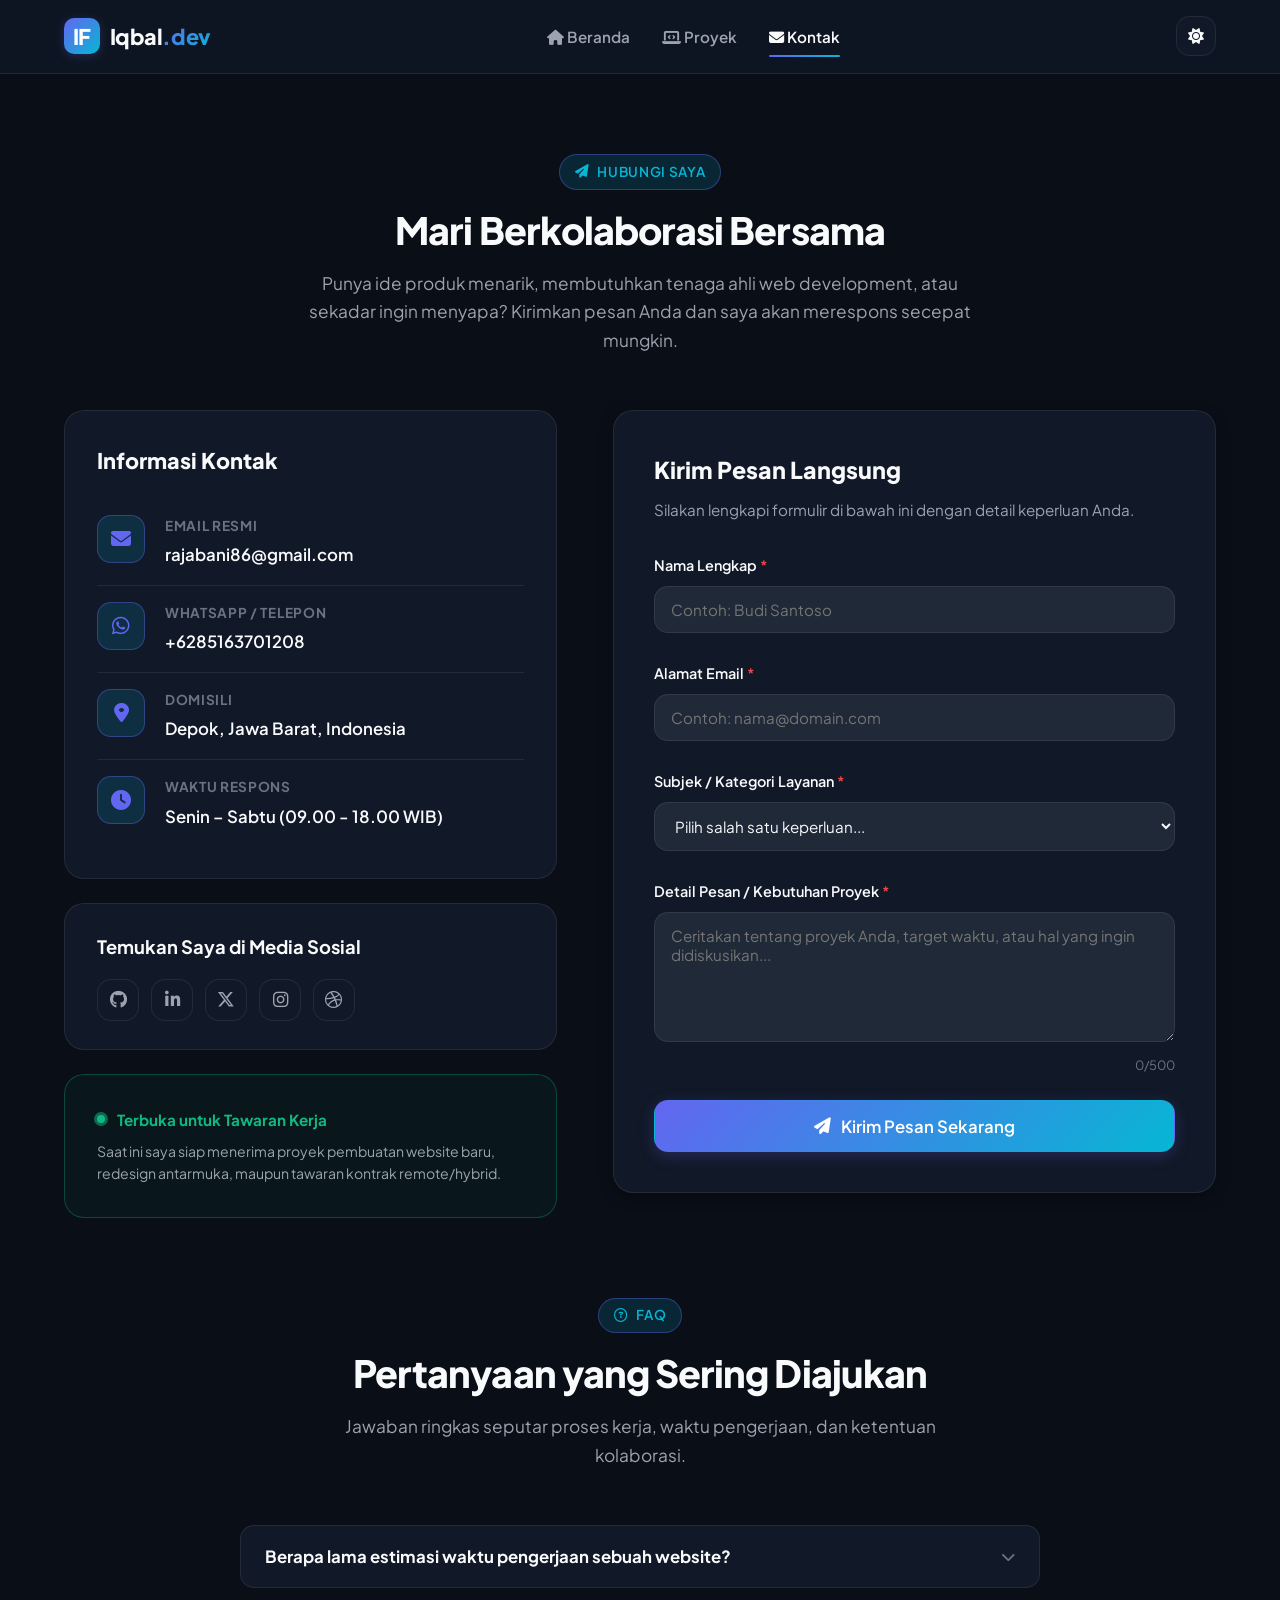
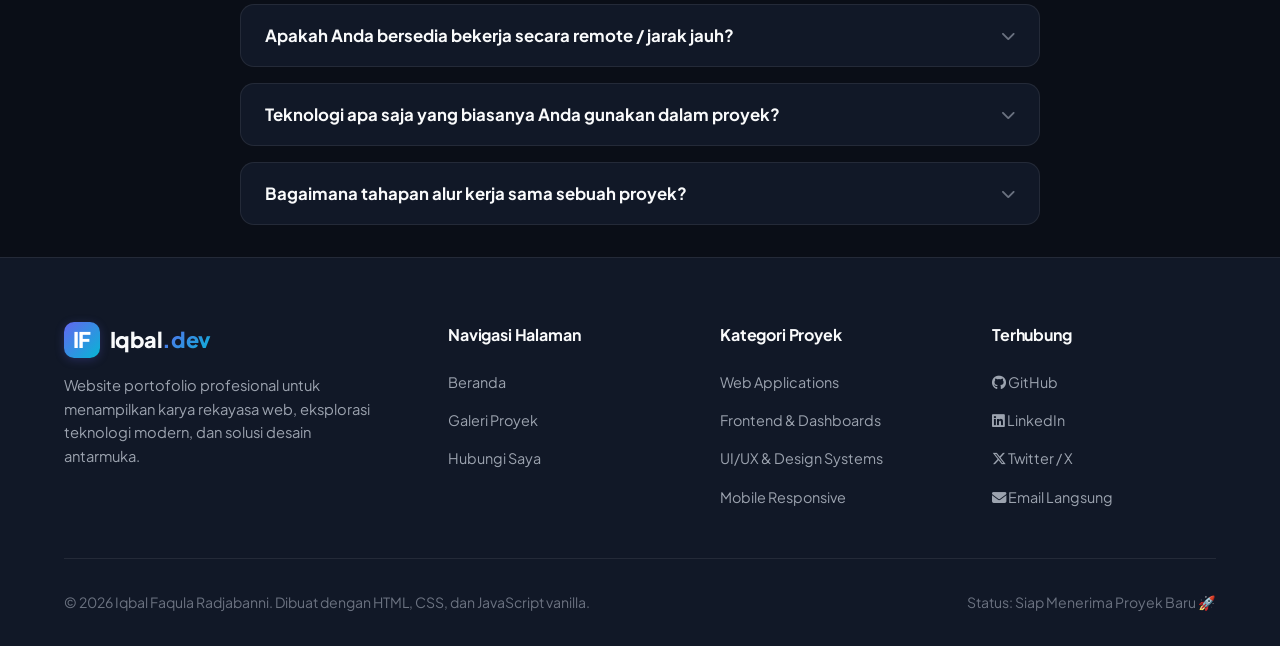
==== commit 0a39779a: "update konten website" ====
--- a/kontak.html
+++ b/kontak.html
@@ -3,9 +3,9 @@
 <head>
   <meta charset="UTF-8">
   <meta name="viewport" content="width=device-width, initial-scale=1.0">
-  <meta name="description" content="Hubungi Alex Pratama - Konsultasikan kebutuhan proyek aplikasi web, kolaborasi UI/UX, atau tawaran pekerjaan.">
-  <meta name="author" content="Alex Pratama">
-  <title>Kontak | Portofolio Pribadi - Alex Pratama</title>
+  <meta name="description" content="Hubungi Iqbal Faqula Radjabanni - Konsultasikan kebutuhan proyek aplikasi web, kolaborasi UI/UX, atau tawaran pekerjaan.">
+  <meta name="author" content="Iqbal Faqula Radjabanni">
+  <title>Kontak | Portofolio Pribadi - Iqbal Faqula Radjabanni</title>
 
   <!-- Google Fonts: Plus Jakarta Sans -->
   <link rel="preconnect" href="https://fonts.googleapis.com">
@@ -25,9 +25,9 @@
        ====================================================================== -->
   <header class="header">
     <div class="container navbar">
-      <a href="index.html" class="nav-brand" aria-label="Beranda Alex Pratama">
-        <span class="nav-brand-logo">AP</span>
-        <span>Alex<span class="gradient-text">.dev</span></span>
+      <a href="index.html" class="nav-brand" aria-label="Beranda Iqbal Faqula Radjabanni">
+        <span class="nav-brand-logo">IF</span>
+        <span>Iqbal<span class="gradient-text">.dev</span></span>
       </a>
 
       <!-- Navigation Links -->
@@ -82,7 +82,7 @@
                 </div>
                 <div class="contact-method-info">
                   <h4>Email Resmi</h4>
-                  <a href="mailto:alex.pratama@example.com">alex.pratama@example.com</a>
+                  <a href="mailto:rajabani86@gmail.com">rajabani86@gmail.com</a>
                 </div>
               </div>
 
@@ -93,7 +93,7 @@
                 </div>
                 <div class="contact-method-info">
                   <h4>WhatsApp / Telepon</h4>
-                  <a href="https://wa.me/6281234567890" target="_blank" rel="noopener noreferrer">+62 812-3456-7890</a>
+                  <a href="https://wa.me/6285163701208" target="_blank" rel="noopener noreferrer">+6285163701208</a>
                 </div>
               </div>
 
@@ -104,7 +104,7 @@
                 </div>
                 <div class="contact-method-info">
                   <h4>Domisili</h4>
-                  <p>Jakarta Selatan, DKI Jakarta, Indonesia</p>
+                  <p>Depok, Jawa Barat, Indonesia</p>
                 </div>
               </div>
 
@@ -283,8 +283,8 @@
       <div class="footer-grid">
         <div>
           <a href="index.html" class="nav-brand">
-            <span class="nav-brand-logo">AP</span>
-            <span>Alex<span class="gradient-text">.dev</span></span>
+            <span class="nav-brand-logo">IF</span>
+            <span>Iqbal<span class="gradient-text">.dev</span></span>
           </a>
           <p class="footer-brand-p">
             Website portofolio profesional untuk menampilkan karya rekayasa web, eksplorasi teknologi modern, dan solusi desain antarmuka.
@@ -313,13 +313,13 @@
             <li><a href="https://github.com/iqbalee-creator" target="_blank" rel="noopener noreferrer" class="footer-link"><i class="fa-brands fa-github"></i> GitHub</a></li>
             <li><a href="https://linkedin.com" target="_blank" rel="noopener noreferrer" class="footer-link"><i class="fa-brands fa-linkedin"></i> LinkedIn</a></li>
             <li><a href="https://twitter.com" target="_blank" rel="noopener noreferrer" class="footer-link"><i class="fa-brands fa-x-twitter"></i> Twitter / X</a></li>
-            <li><a href="mailto:alex.pratama@example.com" class="footer-link"><i class="fa-solid fa-envelope"></i> Email Langsung</a></li>
+            <li><a href="mailto:rajabani86@gmail.com" class="footer-link"><i class="fa-solid fa-envelope"></i> Email Langsung</a></li>
           </ul>
         </div>
       </div>
 
       <div class="footer-bottom">
-        <div>&copy; 2026 Alex Pratama. Dibuat dengan HTML, CSS, dan JavaScript vanilla.</div>
+        <div>&copy; 2026 Iqbal Faqula Radjabanni. Dibuat dengan HTML, CSS, dan JavaScript vanilla.</div>
         <div>Status: Siap Menerima Proyek Baru 🚀</div>
       </div>
     </div>
--- a/css/style.css
+++ b/css/style.css
@@ -559,6 +559,12 @@
   width: 100%;
   height: 100%;
   object-fit: cover;
+  object-position: center 25%;
+  transition: transform var(--transition-normal);
+}
+
+.avatar-wrapper:hover .avatar-img {
+  transform: scale(1.03);
 }
 
 /* Floating Tech Badges */
